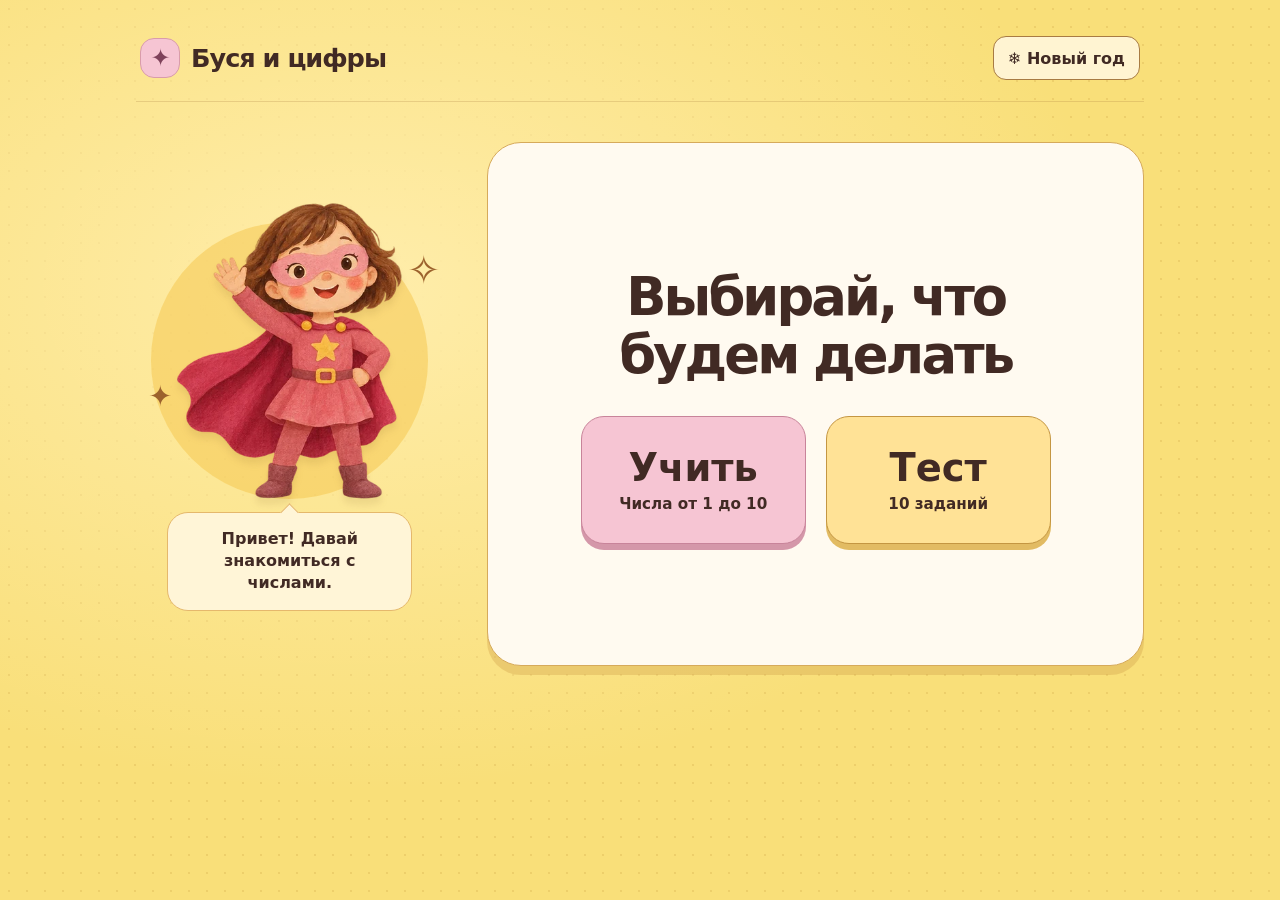
==== demo.html @ 59b49f05 "Publish Busya counting game" ====
<!doctype html>
<html lang="ru">
<head>
  <meta charset="utf-8">
  <meta name="viewport" content="width=device-width, initial-scale=1">
  <meta name="theme-color" content="#f9df79">
  <title>Буся и цифры</title>
  <style>
:root {
  color-scheme: light;
  font-family: 'Trebuchet MS', 'Noto Sans', system-ui, sans-serif;
  color: #412a24;
  background: #f9df79;
  font-synthesis: none;
  --ink: #412a24;
  --pink: #f6c5d3;
  --pink-shadow: #d497a9;
  --cream: #fffaf0;
}

* { box-sizing: border-box; }
[hidden] { display: none !important; }
body {
  margin: 0;
  min-height: 100vh;
  background:
    radial-gradient(ellipse at 28% 32%, #ffedab 0%, transparent 58%),
    radial-gradient(#ad781e28 1px, transparent 1px) 0 0 / 18px 18px,
    #f9df79;
}
button { font: inherit; color: inherit; }
button:focus-visible { outline: 3px solid #6f365d; outline-offset: 4px; }
h1:focus { outline: none; }

.game { max-width: 1080px; margin-inline: auto; padding: 36px 36px 46px; }
.header { display: flex; align-items: center; justify-content: space-between; gap: 18px; padding: 0 4px 21px; border-bottom: 1px solid #9a6e3538; }
.header-controls { display: flex; flex-wrap: wrap; gap: 8px; justify-content: flex-end; }
.wordmark { display: flex; align-items: center; gap: 11px; font-weight: 800; font-size: clamp(1.2rem, 3vw, 1.6rem); letter-spacing: -.04em; }
.emblem { display: grid; place-items: center; width: 40px; height: 40px; border: 1px solid #d99caa; border-radius: 14px; background: var(--pink); color: #7f425b; font-size: 1.5rem; }
.menu-button { min-height: 44px; padding: 6px 14px; border: 1px solid #a87b43; border-radius: 13px; background: #fff4d2; cursor: pointer; font-weight: 800; }
.menu-button:hover { background: var(--cream); }
.progress { display: flex; justify-content: center; gap: 8px; list-style: none; margin: 0 0 19px; padding: 0; }
.progress li { display: grid; place-items: center; width: 26px; height: 26px; border-radius: 50%; border: 1px solid #95642f79; background: #fff5cb; color: #655437; font-size: .75rem; font-weight: 800; }
.progress [aria-current="step"] { background: #874766; color: white; border-color: #874766; }
.progress .done { background: #e4ecc7; color: #47552a; border-color: #748149; }

.layout { display: grid; grid-template-columns: .74fr 1.58fr; gap: 44px; align-items: center; margin-top: 40px; }
.companion { position: relative; display: grid; justify-items: center; align-content: center; isolation: isolate; }
.companion::before { content: ""; position: absolute; width: 90%; aspect-ratio: 1; border-radius: 50%; background: #f6c852; opacity: .55; top: 6%; z-index: -1; }
.hero { display: block; width: 100%; height: auto; aspect-ratio: 1; object-fit: contain; filter: drop-shadow(0 7px 3px #835d261c); }
.sparkle { position: absolute; color: #9c622d; font-size: 1.8rem; pointer-events: none; }
.sparkle-left { left: 4%; top: 44%; }
.sparkle-right { right: 1%; top: 12%; font-size: 2.5rem; }
.speech { position: relative; margin: 7px 0 0; max-width: 245px; padding: 15px 20px; border: 1px solid #e5b86c; border-radius: 21px; background: #fff5d7; text-align: center; line-height: 1.4; font-size: 1rem; font-weight: 700; }
.speech::before { content: ""; position: absolute; background: inherit; width: 12px; height: 12px; left: calc(50% - 7px); top: -7px; border: solid #e5b86c; border-width: 1px 0 0 1px; transform: rotate(45deg); }

.board { min-width: 0; min-height: 524px; padding: 33px clamp(16px, 4vw, 46px) 24px; border: 1px solid #d6aa5b; border-radius: 34px; background: var(--cream); box-shadow: 0 9px 0 #cd9b4657; text-align: center; }
h1 { margin: 0 0 23px; font-size: clamp(2rem, 5vw, 3.3rem); font-weight: 850; line-height: 1.08; letter-spacing: -.055em; }
.board:has(.modes:not([hidden])) { display: grid; align-content: center; }
.modes { display: grid; grid-template-columns: 1fr 1fr; gap: 20px; margin: 10px auto 5px; width: min(100%, 470px); }
.modes button { min-height: 128px; padding: 13px 8px; border: 1px solid #c8849a; border-radius: 23px; background: var(--pink); box-shadow: 0 6px 0 var(--pink-shadow); font-size: clamp(1.55rem, 4vw, 2.4rem); font-weight: 850; cursor: pointer; }
.modes button:hover { background: #f9d5df; }
.modes button:nth-child(2) { border-color: #c49642; background: #ffe296; box-shadow: 0 6px 0 #e2bb63; }
.modes button:nth-child(2):hover { background: #ffecb9; }
.modes span { display: block; margin-top: 5px; font-size: .95rem; line-height: 1.3; }
.fruit-tray { display: grid; place-items: center; min-height: 215px; border-radius: 23px; background: #ffe8a7; padding: 16px 10px; }
.fruit-grid { display: flex; flex-wrap: wrap; justify-content: center; width: min(100%, 294px); }
.fruit-grid--wide { width: min(100%, 418px); }
.fruit { width: 33.333%; display: grid; place-items: center; aspect-ratio: 1.06; border-radius: 50%; }
.fruit-grid--wide .fruit { width: 20%; }
.fruit img { display: block; width: 83%; height: auto; aspect-ratio: 1; object-fit: contain; transform: rotate(var(--tilt, 0deg)); }
.fruit.lit { background: #fff6d3; outline: 3px solid #a65c3d; outline-offset: -4px; }
.lesson-tray { grid-template-columns: minmax(75px, .55fr) minmax(0, 1.45fr); gap: 12px; }
.lesson-numeral { display: grid; padding-inline: 4px; color: #79445b; font-weight: 850; }
.lesson-numeral strong { font-size: clamp(3.1rem, 9vw, 6.5rem); line-height: 1; letter-spacing: -.07em; }
.lesson-numeral span { margin-top: 7px; font-size: clamp(.93rem, 3.5vw, 1.35rem); }
.answers { display: flex; justify-content: center; gap: clamp(10px, 3vw, 20px); margin-top: 25px; }
.choice, .action { border: 1px solid #c8849a; border-radius: 19px; background: var(--pink); box-shadow: 0 5px 0 var(--pink-shadow); cursor: pointer; font-weight: 800; }
.choice { width: clamp(63px, 11vw, 108px); min-height: 72px; font-size: 2.25rem; line-height: 1; }
.choice:enabled:hover { background: #f9d5df; }
.choice:enabled:active, .action:active { transform: translateY(3px); }
.choice:enabled:active { box-shadow: 0 2px 0 var(--pink-shadow); }
.choice:disabled { cursor: default; }
.choice.wrong { background: #f6e6e5; box-shadow: 0 4px 0 #dec0be; }
.choice.correct { background: #e0ebbb; border-color: #718449; box-shadow: 0 5px 0 #a7b87a; }
.feedback { min-height: 1.5em; margin: 16px 0 8px; font-size: 1rem; font-weight: 700; line-height: 1.5; }
.action { min-height: 47px; padding: 7px 21px; border-radius: 15px; font-size: 1rem; background: #dce9b3; border-color: #75844e; box-shadow: 0 5px 0 #a6b876; color: #354027; }
.action:hover { background: #e7f0c8; }
.action:active { box-shadow: 0 2px 0 #a6b876; }
.lesson-tray ~ .action, .reward-tray ~ .action { margin-top: 19px; }

.reward-tray { padding: 0; overflow: hidden; }
.scene { position: relative; width: 100%; min-height: 260px; aspect-ratio: 1.72; overflow: hidden; isolation: isolate; }
.scene--flight { background: linear-gradient(155deg, #a9d6dc, #f3f5dc 72%, #ffedb7); }
.scene--balloon { background: radial-gradient(ellipse at 48% 105%, #ffd58d, transparent 76%), linear-gradient(#4e547f, #8a72a0 59%, #d8939b); }
.scene-sky { position: absolute; inset: 0; }
.cloud { position: absolute; display: block; width: 26%; height: 12%; border-radius: 70% 60% 80% 55%; background: #fff9e8; opacity: .8; }
.cloud::before, .cloud::after { content: ""; position: absolute; bottom: 24%; background: inherit; height: 150%; border-radius: 50%; }
.cloud::before { width: 44%; left: 20%; }
.cloud::after { width: 31%; left: 55%; height: 115%; }
.cloud--1 { left: 9%; top: 29%; }
.cloud--2 { left: 66%; top: 19%; transform: scale(.7); }
.cloud--3 { left: 65%; top: 82%; transform: scale(1.3); }
.scene--flight .scene-sky { animation: drift-clouds 7s ease-out both; }
.scene--balloon .cloud { opacity: .23; }
.scene-cast { position: absolute; z-index: 1; }
.scene-cast img { display: block; width: 100%; height: auto; }
.scene--flight .scene-cast { width: 63%; left: 19%; top: 48%; transform: translateY(-50%); animation: dragon-flight 6.5s ease-in-out both; }
.scene--balloon .scene-cast { inset: 7% 22%; animation: balloon-rise 6s ease-out both; }
.scene--balloon .scene-cast img { height: 100%; object-fit: contain; }
.scene-stars { position: absolute; z-index: 2; inset: 0; pointer-events: none; }
.scene-star { position: absolute; top: 45%; left: 48%; color: #fff3ab; text-shadow: 0 0 12px #ffbd57, 0 2px 2px #b76e55; font-size: clamp(1.25rem, 4vw, 2.25rem); transform: rotate(calc(var(--index) * 60deg)) translateX(clamp(65px, 16vw, 136px)) rotate(calc(var(--index) * -60deg)); animation: star-burst 1.65s ease-out backwards; animation-delay: calc(2s + var(--index) * .16s); }

@keyframes drift-clouds { from { transform: translateX(12%); } to { transform: translateX(-8%); } }
@keyframes dragon-flight {
  0% { transform: translate(-124%, 20%) scale(.55) rotate(-8deg); }
  29% { transform: translate(-25%, -63%) scale(.92) rotate(-9deg); }
  58% { transform: translate(21%, -42%) rotate(5deg); }
  80% { transform: translate(7%, -62%) rotate(-4deg); }
  100% { transform: translateY(-50%); }
}
@keyframes balloon-rise {
  from { transform: translate(-18%, 110%) rotate(-9deg); }
  66% { transform: translate(3%, -6%) rotate(3deg); }
  to { transform: translate(0) rotate(0); }
}
@keyframes star-burst {
  0% { opacity: 0; transform: rotate(calc(var(--index) * 60deg)) translateX(0) scale(.3); }
  26% { opacity: 1; }
  100% { opacity: 1; }
}

[data-theme="winter"] {
  color: #243c31;
  background: #12392f;
  --cream: #f5f6e9;
  --pink: #f0c5c8;
  --pink-shadow: #c28d9b;
}
[data-theme="winter"] body {
  background: radial-gradient(ellipse at 26% 31%, #386451 0%, transparent 65%), linear-gradient(155deg, #1b4a3e, #112e29);
}
[data-theme="winter"] .game { position: relative; }
[data-theme="winter"] .header { border-color: #bad5b35c; }
[data-theme="winter"] .wordmark { color: #fff7dc; }
[data-theme="winter"] .emblem { background: #f4d69f; border-color: #ddaf62; color: #4b4d36; }
[data-theme="winter"] .menu-button { background: #e8efd7; border-color: #98ad8c; }
[data-theme="winter"] .menu-button:hover { background: #f5f6e9; }
[data-theme="winter"] .menu-button[aria-pressed="true"] { background: #bee0c3; }
[data-theme="winter"] .companion::before { background: #75a684; opacity: .62; }
[data-theme="winter"] .sparkle { color: #ffdfa1; }
[data-theme="winter"] .speech { background: #ecf2da; border-color: #9cbd9b; }
[data-theme="winter"] .speech::before { border-color: #9cbd9b; }
[data-theme="winter"] .board { border-color: #8fb296; box-shadow: 0 9px 0 #071b166e; }
[data-theme="winter"] .fruit-tray { background: #dce9ce; }
[data-theme="winter"] .fruit.lit { background: #ffefc5; outline-color: #995b2d; }
[data-theme="winter"] .modes button:nth-child(2) { background: #d8e9bd; border-color: #8fa773; box-shadow: 0 6px 0 #a7bd8e; }
[data-theme="winter"] .modes button:nth-child(2):hover { background: #e4efce; }
[data-theme="winter"] .lesson-numeral { color: #285b45; }
[data-theme="winter"] .progress li:not([aria-current]):not(.done) { background: #e6eed8; border-color: #8da486; color: #365345; }
[data-theme="winter"] .winter-ribbon .fruit { position: relative; }
[data-theme="winter"] .winter-ribbon .fruit::after {
  content: "";
  position: absolute;
  top: 39%;
  right: 19%;
  width: 20%;
  height: 12%;
  background: #b5435d;
  clip-path: polygon(0 0, 50% 34%, 100% 0, 92% 100%, 50% 66%, 8% 100%);
  transform: rotate(15deg);
}

.snowfall { position: fixed; inset: 0; overflow: hidden; pointer-events: none; --fall: 106vh; }
.snowfall span {
  position: absolute;
  left: var(--x);
  top: -12px;
  width: var(--size);
  height: var(--size);
  border-radius: 50%;
  background: #f5fff5;
  opacity: .69;
  animation: falling-snow var(--time) linear var(--delay) infinite;
}
.snowfall span:nth-child(3n) { opacity: .37; }
.scene-snow { position: absolute; z-index: 3; --fall: 360px; }
@keyframes falling-snow { to { transform: translate(32px, var(--fall)); } }

.scene--winter-flight { background: radial-gradient(circle at 76% 22%, #fff8d3 0 7%, transparent 8%), linear-gradient(155deg, #416b7a, #b6d7d1 75%); }
.scene--winter-tree { background: radial-gradient(ellipse at 48% 58%, #527b72, transparent 77%), linear-gradient(#152e3c, #315e53); }
.winter-landscape { overflow: hidden; }
.winter-landscape::after {
  content: "";
  position: absolute;
  inset: auto -20% -27% -20%;
  height: 51%;
  border-radius: 51% 70% 0 0;
  background: #e3efe8;
  box-shadow: 105px -15px 0 #cadfd8, -73px -13px 0 #d5e8df;
}
.forest-tree { position: absolute; bottom: 14%; left: calc(var(--tree) * 15% - 4%); width: 17%; height: var(--height); background: linear-gradient(#b9d5c6, #38664f); clip-path: polygon(50% 0,70% 33%,61% 33%,83% 64%,71% 62%,100% 94%,56% 94%,56% 100%,44% 100%,44% 94%,0 94%,29% 62%,17% 64%,39% 33%,30% 33%); }
.scene--winter-flight .winter-landscape { animation: winter-forest 18s ease-in-out both; }
.scene--winter-flight .scene-cast { width: 59%; left: 20%; top: 43%; transform: translateY(-50%); animation: sleigh-flight 18s ease-in-out both; }
.scene--winter-tree .scene-cast { inset: 5% 22% 4%; animation: tree-reveal 22s ease-in-out both; }
.scene--winter-tree .scene-cast img { height: 100%; object-fit: contain; }
.scene--winter-tree .scene-star { animation: winter-lights 3.6s ease-in-out 4 backwards; animation-delay: calc(5s + var(--index) * .42s); }
@keyframes winter-forest {
  0%, 100% { transform: scale(1.04); }
  43% { transform: translateX(-5%) scale(1.14); }
  78% { transform: translateX(4%) scale(1.1); }
}
@keyframes sleigh-flight {
  0% { transform: translate(-35%, 28%) scale(.62) rotate(-9deg); }
  23% { transform: translate(-12%, -40%) scale(.81) rotate(-11deg); }
  44% { transform: translate(38%, -63%) scale(.98) rotate(4deg); }
  62% { transform: translate(12%, -29%) scale(1.03) rotate(8deg); }
  83% { transform: translate(-12%, -58%) scale(.95) rotate(-7deg); }
  100% { transform: translateY(-50%); }
}
@keyframes tree-reveal {
  0% { transform: translateY(15%) scale(.77); filter: brightness(.79); }
  28% { transform: translateY(2%) scale(.96); filter: brightness(.94); }
  46% { transform: translateY(-2%) scale(1.03); filter: brightness(1.21) drop-shadow(0 0 12px #ffcf7aab); }
  75% { transform: scale(1.02); filter: brightness(1.06) drop-shadow(0 0 6px #ffcf7a7a); }
  100% { transform: none; filter: none; }
}
@keyframes winter-lights {
  0% { opacity: .06; }
  52% { opacity: 1; }
  100% { opacity: .22; }
}

@media (prefers-reduced-motion: reduce) {
  .scene *, .snowfall span { animation: none !important; }
  .snowfall span { top: var(--y); }
}

@media (max-width: 680px) {
  .game { max-width: 520px; padding: 15px 14px 32px; }
  .header { padding: 0 0 12px; gap: 8px; }
  .header:has(#music-button:not([hidden])) { flex-wrap: wrap; }
  .header-controls { gap: 5px; }
  .header-controls .menu-button { padding-inline: 9px; font-size: .86rem; }
  .wordmark { gap: 6px; }
  .emblem { width: 32px; height: 32px; border-radius: 11px; font-size: 1.15rem; }
  .progress { gap: 3px; margin-bottom: 12px; }
  .progress li { width: clamp(19px, 6vw, 23px); height: clamp(19px, 6vw, 23px); }
  .layout { grid-template-columns: 1fr; gap: 10px; margin-top: 8px; }
  .companion { grid-template-columns: 82px minmax(0, 245px); justify-content: center; align-items: center; gap: 14px; }
  .companion::before, .sparkle { display: none; }
  .speech { margin: 0; padding: 8px 11px; border-radius: 14px; text-align: left; font-size: .95rem; }
  .speech::before { left: -6px; top: calc(50% - 5px); width: 9px; height: 9px; transform: rotate(-45deg); }
  .board { padding-top: 20px; min-height: 432px; border-radius: 25px; }
  h1 { margin-bottom: 13px; }
  .modes { gap: 11px; }
  .modes button { min-height: 104px; border-radius: 17px; }
  .fruit-tray { min-height: 161px; padding-block: 9px; }
  .fruit-grid { width: min(100%, 221px); }
  .fruit-grid--wide { width: min(100%, 325px); }
  .lesson-tray { gap: 4px; }
  .answers { margin-top: 17px; }
  .choice { min-height: 58px; font-size: 1.9rem; border-radius: 15px; }
  .reward-tray { padding: 0; }
  .scene { min-height: 190px; }
}
</style>
</head>
<body>
  <div class="snowfall" id="snowfall" aria-hidden="true" hidden></div>
  <main class="game">
    <header class="header">
      <div class="wordmark"><span class="emblem" aria-hidden="true">✦</span> Буся и цифры</div>
      <div class="header-controls">
        <button class="menu-button" id="theme-button" type="button"><span aria-hidden="true">❄</span> Новый год</button>
        <button class="menu-button" id="music-button" type="button" aria-pressed="false" hidden>Музыка</button>
        <button class="menu-button" id="menu-button" type="button" hidden>В меню</button>
      </div>
    </header>

    <div class="layout">
      <aside class="companion" aria-label="Супергероиня Буся">
        <span class="sparkle sparkle-left" aria-hidden="true">✦</span>
        <span class="sparkle sparkle-right" aria-hidden="true">✧</span>
        <img class="hero" src="[data-uri]" alt="" width="450" height="450">
        <p class="speech" id="speech"></p>
      </aside>

      <section class="board" aria-labelledby="question">
        <ol class="progress" id="progress" aria-label="Задания" hidden></ol>
        <h1 id="question" tabindex="-1"></h1>
        <div class="modes" id="modes" hidden>
          <button type="button" id="learn-button">Учить<span>Числа от 1 до 10</span></button>
          <button type="button" id="test-button">Тест<span>10 заданий</span></button>
        </div>
        <div class="fruit-tray" id="fruit-tray" role="group" aria-label="Предметы для счёта" hidden></div>
        <div class="answers" id="answers" role="group" aria-label="Выбери число" hidden></div>
        <p class="feedback" id="feedback" role="status" aria-atomic="true" hidden></p>
        <button class="action" id="action" type="button" hidden>Дальше</button>
      </section>
    </div>
  </main>
<script>
'use strict';

// Chorus melody, expressed as MIDI pitches with lengths in beats.
const jingleBells = [
  [64,1],[64,1],[64,2],[64,1],[64,1],[64,2],
  [64,1],[67,1],[60,1.5],[62,.5],[64,3.5],[0,.5],
  [65,1],[65,1],[65,1.5],[65,.5],[65,1],[64,1],[64,1],[64,.5],[64,.5],
  [64,1],[62,1],[62,1],[64,1],[62,2],[67,2],
  [64,1],[64,1],[64,2],[64,1],[64,1],[64,2],
  [64,1],[67,1],[60,1.5],[62,.5],[64,3.5],[0,.5],
  [65,1],[65,1],[65,1.5],[65,.5],[65,1],[64,1],[64,1],[64,.5],[64,.5],
  [67,1],[67,1],[65,1],[62,1],[60,3.5],[0,.5],
];

function createJingleBuffer(context) {
  const beat = .375;
  const rate = context.sampleRate;
  const beats = jingleBells.reduce((sum, [, length]) => sum + length, 0);
  const buffer = context.createBuffer(2, Math.round(beats * beat * rate), rate);
  const left = buffer.getChannelData(0);
  const right = buffer.getChannelData(1);

  function note(pitch, start, duration, volume, pan, voice) {
    const first = Math.round(start * beat * rate);
    const length = Math.min(Math.round(duration * beat * rate), buffer.length - first);
    const phaseStep = 2 * Math.PI * 440 * 2 ** ((pitch - 69) / 12) / rate;
    const leftGain = volume * Math.sqrt((1 - pan) / 2);
    const rightGain = volume * Math.sqrt((1 + pan) / 2);
    for (let i = 0; i < length; i += 1) {
      const time = i / rate;
      const edge = Math.min(1, time / .006, (length - i) / (rate * .03));
      const sample = edge * voice(phaseStep * i, time);
      left[first + i] += leftGain * sample;
      right[first + i] += rightGain * sample;
    }
  }

  function glockenspiel(phase, time) {
    return .82 * Math.sin(phase) * Math.exp(-time * 6)
      + .14 * Math.sin(phase * 2.01) * Math.exp(-time * 12)
      + .09 * Math.sin(phase * 3.94) * Math.exp(-time * 21);
  }

  function pluck(phase, time) {
    return (.7 * Math.sin(phase) + .24 * Math.sin(phase * 2) + .06 * Math.sin(phase * 3))
      * Math.exp(-time * 13);
  }

  function sleighBell(phase, time) {
    return (.44 * Math.sin(phase) + .34 * Math.sin(phase * 1.47) + .22 * Math.sin(phase * 2.29))
      * Math.exp(-time * 24);
  }

  let start = 0;
  jingleBells.forEach(([pitch, duration]) => {
    if (pitch) {
      note(pitch + 12, start, Math.min(duration * 1.05, 2.5), .23, .1, glockenspiel);
      note(pitch, start, Math.min(duration, .85), .085, -.18, pluck);
    }
    start += duration;
  });

  const c = [48, 55, 60, 64, 67];
  const f = [53, 48, 60, 65, 69];
  const g7 = [43, 50, 59, 62, 65];
  const d7 = [50, 45, 60, 62, 66];
  const chords = [c, c, c, c, f, c, d7, g7, c, c, c, c, f, c, g7, c];
  chords.forEach(([root, fifth, ...chord], bar) => {
    const downbeat = bar * 4;
    note(root, downbeat, .9, .115, 0, pluck);
    note(fifth, downbeat + 2, .9, .09, 0, pluck);
    for (const offbeat of [1, 3]) {
      chord.forEach(pitch => note(pitch, downbeat + offbeat, .64, .048, -.5, pluck));
    }
  });

  for (let eighth = 0; eighth < beats * 2; eighth += 1) {
    const accent = eighth % 4 === 2;
    note(accent ? 94 : 96 + eighth % 3, eighth / 2, .43, accent ? .046 : .024, accent ? -.3 : .55, sleighBell);
  }
  return buffer;
}

let jingleContext;
let jingleBuffer;
let jingleSource;

async function setJinglePlaying(playing) {
  if (!playing) {
    if (jingleSource) jingleSource.stop();
    jingleSource = undefined;
    return false;
  }
  if (jingleSource) return true;
  const Audio = window.AudioContext || window.webkitAudioContext;
  if (!Audio) return false;
  let source;
  try {
    jingleContext ??= new Audio();
    jingleBuffer ??= createJingleBuffer(jingleContext);
    source = jingleContext.createBufferSource();
    source.buffer = jingleBuffer;
    source.loop = true;
    source.connect(jingleContext.destination);
    source.start();
    jingleSource = source;
    await jingleContext.resume();
    return jingleSource === source && jingleContext.state === 'running';
  } catch {
    if (source && jingleSource === source) {
      source.stop();
      jingleSource = undefined;
    }
    return false;
  }
}

'use strict';

const numbers = Array.from({ length: 10 }, (_, index) => index + 1);
const numberNames = ['Один', 'Два', 'Три', 'Четыре', 'Пять', 'Шесть', 'Семь', 'Восемь', 'Девять', 'Десять'];
const items = [
  { file: 'apple', winterFile: 'winter-apple', name: 'Яблоко', question: 'Сколько яблок?' },
  { file: 'candy', name: 'Конфета', question: 'Сколько конфет?' },
  { file: 'cookie-star', winterFile: 'cookie-tree', name: 'Печенье', question: 'Сколько печений?' },
  { file: 'pear', name: 'Груша', question: 'Сколько груш?' },
  { file: 'orange', name: 'Мандарин', question: 'Сколько мандаринов?' },
];
const rewards = {
  5: {
    className: 'flight',
    file: 'busya-dragon',
    title: 'Полёт с драконом',
    speech: 'Пять верных ответов! Полетели!',
    description: 'Буся и дракон летят вместе сквозь облака.',
  },
  10: {
    className: 'balloon',
    file: 'busya-balloon',
    title: 'Звёздный фейерверк',
    speech: 'Все десять! Лови звёзды!',
    description: 'Буся и дракон поднимаются на воздушном шаре и запускают золотые звёзды.',
  },
};
const winterRewards = {
  5: {
    className: 'winter-flight',
    file: 'winter-flight',
    title: 'Сани над снежным лесом',
    speech: 'Пять верных ответов! Повезём подарки!',
    description: 'Дракон везёт Бусю и новогодние подарки на санях над заснеженным лесом.',
  },
  10: {
    className: 'winter-tree',
    file: 'winter-tree',
    title: 'Зажигаем ёлку!',
    speech: 'Все десять! Пусть ёлка засияет!',
    description: 'Буся и дракон украшают ёлку, и вокруг неё загораются золотые огни.',
  },
};

const progress = document.querySelector('#progress');
const speech = document.querySelector('#speech');
const question = document.querySelector('#question');
const modes = document.querySelector('#modes');
const menuButton = document.querySelector('#menu-button');
const tray = document.querySelector('#fruit-tray');
const answers = document.querySelector('#answers');
const feedback = document.querySelector('#feedback');
const action = document.querySelector('#action');
const themeButton = document.querySelector('#theme-button');
const musicButton = document.querySelector('#music-button');
const snowfall = document.querySelector('#snowfall');
const themeColor = document.querySelector('meta[name="theme-color"]');
let counts = [];
let step = 0;
let mistakes = 0;
let solved = false;
let hintTimer;
let nextAction;
let winter = false;
let musicWanted = true;
let musicRevision = 0;

const embeddedImages = {"apple":"[data-uri]","pear":"[data-uri]","orange":"[data-uri]","busya-dragon":"[data-uri]","busya-balloon":"[data-uri]","candy":"[data-uri]","cookie-star":"[data-uri]","cookie-tree":"[data-uri]","winter-apple":"[data-uri]","winter-flight":"[data-uri]","winter-tree":"[data-uri]"};
function asset(name) {
  return embeddedImages[name];
}

function itemImage(item) {
  return asset(winter && item.winterFile ? item.winterFile : item.file);
}

function addSnow(container, count) {
  for (let index = 0; index < count; index += 1) {
    const flake = document.createElement('span');
    const duration = 9 + (index * 7 % 12);
    flake.style.setProperty('--x', `${(index * 37 % 97) + 1}%`);
    flake.style.setProperty('--y', `${(index * 23 % 89) + 5}%`);
    flake.style.setProperty('--size', `${3 + (index * 3 % 7)}px`);
    flake.style.setProperty('--time', `${duration}s`);
    flake.style.setProperty('--delay', `${-(index * .31 % 1) * duration}s`);
    container.append(flake);
  }
}

async function syncMusic() {
  const revision = ++musicRevision;
  const playing = await setJinglePlaying(winter && musicWanted);
  if (revision !== musicRevision) return;
  musicButton.setAttribute('aria-pressed', String(playing));
  musicButton.textContent = playing ? 'Музыка играет' : 'Включить музыку';
  if (winter && !playing) musicWanted = false;
}

function switchTheme() {
  winter = !winter;
  document.documentElement.dataset.theme = winter ? 'winter' : 'yellow';
  themeColor.content = winter ? '#12392f' : '#f9df79';
  themeButton.querySelector('span').textContent = winter ? '☀' : '❄';
  themeButton.lastChild.textContent = winter ? ' Жёлтая тема' : ' Новый год';
  musicButton.hidden = !winter;
  snowfall.hidden = !winter;
  if (winter && !snowfall.childElementCount) addSnow(snowfall, 32);
  const grid = tray.querySelector('.fruit-grid');
  if (grid) {
    const url = itemImage(items[grid.dataset.item]);
    grid.querySelectorAll('img').forEach(image => { image.src = url; });
  }
  if (tray.dataset.reward) renderRewardScene(Number(tray.dataset.reward));
  void syncMusic();
}

function shuffle(values) {
  const result = [...values];
  for (let index = result.length - 1; index > 0; index -= 1) {
    const other = Math.floor(Math.random() * (index + 1));
    [result[index], result[other]] = [result[other], result[index]];
  }
  return result;
}

function setAction(label, callback) {
  action.hidden = !callback;
  nextAction = callback;
  action.textContent = label;
}

function showScreen(title, message) {
  stopHint();
  question.textContent = title;
  speech.textContent = message;
  menuButton.hidden = false;
  modes.hidden = true;
  progress.hidden = true;
  tray.hidden = true;
  answers.hidden = true;
  feedback.hidden = true;
  tray.className = 'fruit-tray';
  delete tray.dataset.reward;
  tray.replaceChildren();
  answers.replaceChildren();
  feedback.textContent = '';
  setAction('', undefined);
}

function showMenu(moveFocus = true) {
  showScreen('Выбирай, что будем делать', 'Привет! Давай знакомиться с числами.');
  menuButton.hidden = true;
  modes.hidden = false;
  if (moveFocus) question.focus();
}

function buildFruitGrid(itemIndex, count, tilt) {
  const item = items[itemIndex];
  const grid = document.createElement('div');
  grid.className = 'fruit-grid';
  grid.dataset.item = itemIndex;
  grid.classList.toggle('winter-ribbon', item.file === 'pear' || item.file === 'orange');
  if (count > 5) grid.classList.add('fruit-grid--wide');
  for (let index = 0; index < count; index += 1) {
    const piece = document.createElement('div');
    piece.className = 'fruit';
    if (tilt) piece.style.setProperty('--tilt', `${Math.floor(Math.random() * 23) - 11}deg`);
    const image = new Image(100, 100);
    image.src = itemImage(item);
    image.alt = item.name;
    image.draggable = false;
    piece.append(image);
    grid.append(piece);
  }
  return grid;
}

function showLesson(index) {
  const count = numbers[index];
  const name = numberNames[index];
  showScreen(`Число ${count}`, 'Посмотри, как число записывается.');
  tray.hidden = false;
  tray.classList.add('lesson-tray');
  tray.setAttribute('aria-label', `${name}. Предметы для счёта`);
  const numeral = document.createElement('div');
  numeral.className = 'lesson-numeral';
  const figure = document.createElement('strong');
  figure.textContent = count;
  const word = document.createElement('span');
  word.textContent = name;
  numeral.append(figure, word);
  tray.append(numeral, buildFruitGrid(index % items.length, count, false));
  if (index === numbers.length - 1) setAction('Начать тест', startTest);
  else setAction('Дальше', () => showLesson(index + 1));
  question.focus();
}

function updateProgress() {
  progress.hidden = false;
  progress.replaceChildren(...numbers.map((number, index) => {
    const dot = document.createElement('li');
    const done = index < step || (index === step && solved);
    dot.textContent = done ? '✓' : number;
    dot.setAttribute('aria-label', done ? `Задание ${number} выполнено` : `Задание ${number}`);
    if (done) dot.classList.add('done');
    if (index === step && !done) dot.setAttribute('aria-current', 'step');
    return dot;
  }));
}

function startTest() {
  counts = shuffle(numbers);
  step = 0;
  showQuestion();
}

function showQuestion() {
  const itemIndex = step % items.length;
  const item = items[itemIndex];
  const count = counts[step];
  showScreen(item.question, 'Посчитай предметы и выбери число.');
  mistakes = 0;
  solved = false;
  updateProgress();
  tray.hidden = false;
  tray.setAttribute('aria-label', 'Предметы для счёта');
  tray.append(buildFruitGrid(itemIndex, count, true));
  answers.hidden = false;
  feedback.hidden = false;
  const alternatives = shuffle(numbers.filter(number => number !== count)).slice(0, 2);
  answers.replaceChildren(...shuffle([count, ...alternatives]).map(number => {
    const button = document.createElement('button');
    button.type = 'button';
    button.className = 'choice';
    button.textContent = number;
    button.addEventListener('click', () => choose(number, button, count));
    return button;
  }));
  question.focus();
}

function stopHint() {
  clearInterval(hintTimer);
  tray.querySelector('.lit')?.classList.remove('lit');
}

function showHint() {
  stopHint();
  const pieces = [...tray.querySelectorAll('.fruit')];
  let index = 0;
  pieces[index].classList.add('lit');
  hintTimer = setInterval(() => {
    pieces[index].classList.remove('lit');
    index += 1;
    if (index === pieces.length) {
      clearInterval(hintTimer);
      return;
    }
    pieces[index].classList.add('lit');
  }, 600);
}

function continueTest() {
  step += 1;
  showQuestion();
}

function choose(number, button, count) {
  if (solved) return;
  answers.querySelector('.wrong')?.classList.remove('wrong');
  if (number !== count) {
    mistakes += 1;
    button.classList.add('wrong');
    feedback.textContent = mistakes === 1 ? 'Посчитай ещё раз.' : 'Считай по одному.';
    if (mistakes >= 2) showHint();
    return;
  }
  stopHint();
  solved = true;
  const completed = step + 1;
  if (rewards[completed]) {
    showReward(completed);
    return;
  }
  updateProgress();
  button.classList.add('correct');
  feedback.textContent = `Верно! Ответ — ${count}.`;
  setAction('Дальше', continueTest);
  action.focus();
  answers.querySelectorAll('button').forEach(choice => { choice.disabled = true; });
}

function showReward(completed) {
  const final = completed === numbers.length;
  showScreen('', '');
  updateProgress();
  tray.hidden = false;
  tray.classList.add('reward-tray');
  tray.dataset.reward = completed;
  renderRewardScene(completed);
  setAction(final ? 'Сыграть ещё' : 'Дальше', final ? startTest : continueTest);
  question.focus();
}

function renderRewardScene(completed) {
  const final = completed === numbers.length;
  const reward = (winter ? winterRewards : rewards)[completed];
  question.textContent = reward.title;
  speech.textContent = reward.speech;
  tray.setAttribute('aria-label', reward.description);
  const scene = document.createElement('div');
  scene.className = `scene scene--${reward.className}`;
  scene.setAttribute('aria-hidden', 'true');

  const sky = document.createElement('div');
  sky.className = 'scene-sky';
  if (winter) {
    sky.classList.add('winter-landscape');
    for (let index = 0; index < 7; index += 1) {
      const tree = document.createElement('span');
      tree.className = 'forest-tree';
      tree.style.setProperty('--tree', index);
      tree.style.setProperty('--height', `${20 + (index * 13 % 24)}%`);
      sky.append(tree);
    }
    const snow = document.createElement('div');
    snow.className = 'snowfall scene-snow';
    addSnow(snow, 21);
    scene.append(snow);
  } else {
    for (let index = 0; index < 3; index += 1) {
      const cloud = document.createElement('span');
      cloud.className = `cloud cloud--${index + 1}`;
      sky.append(cloud);
    }
  }
  const cast = document.createElement('div');
  cast.className = 'scene-cast';
  if (final) {
    const stars = document.createElement('div');
    stars.className = 'scene-stars';
    for (let index = 0; index < 6; index += 1) {
      const star = document.createElement('span');
      star.textContent = '✦';
      star.className = 'scene-star';
      star.style.setProperty('--index', index);
      stars.append(star);
    }
    scene.append(stars);
  }
  const sprite = new Image();
  sprite.src = asset(reward.file);
  sprite.alt = '';
  cast.append(sprite);
  scene.prepend(sky, cast);
  tray.replaceChildren(scene);
}

menuButton.addEventListener('click', () => showMenu());
document.querySelector('#learn-button').addEventListener('click', () => showLesson(0));
document.querySelector('#test-button').addEventListener('click', startTest);
action.addEventListener('click', () => nextAction?.());
themeButton.addEventListener('click', switchTheme);
musicButton.addEventListener('click', () => {
  musicWanted = !musicWanted;
  void syncMusic();
});
showMenu(false);
</script>
</body>
</html>
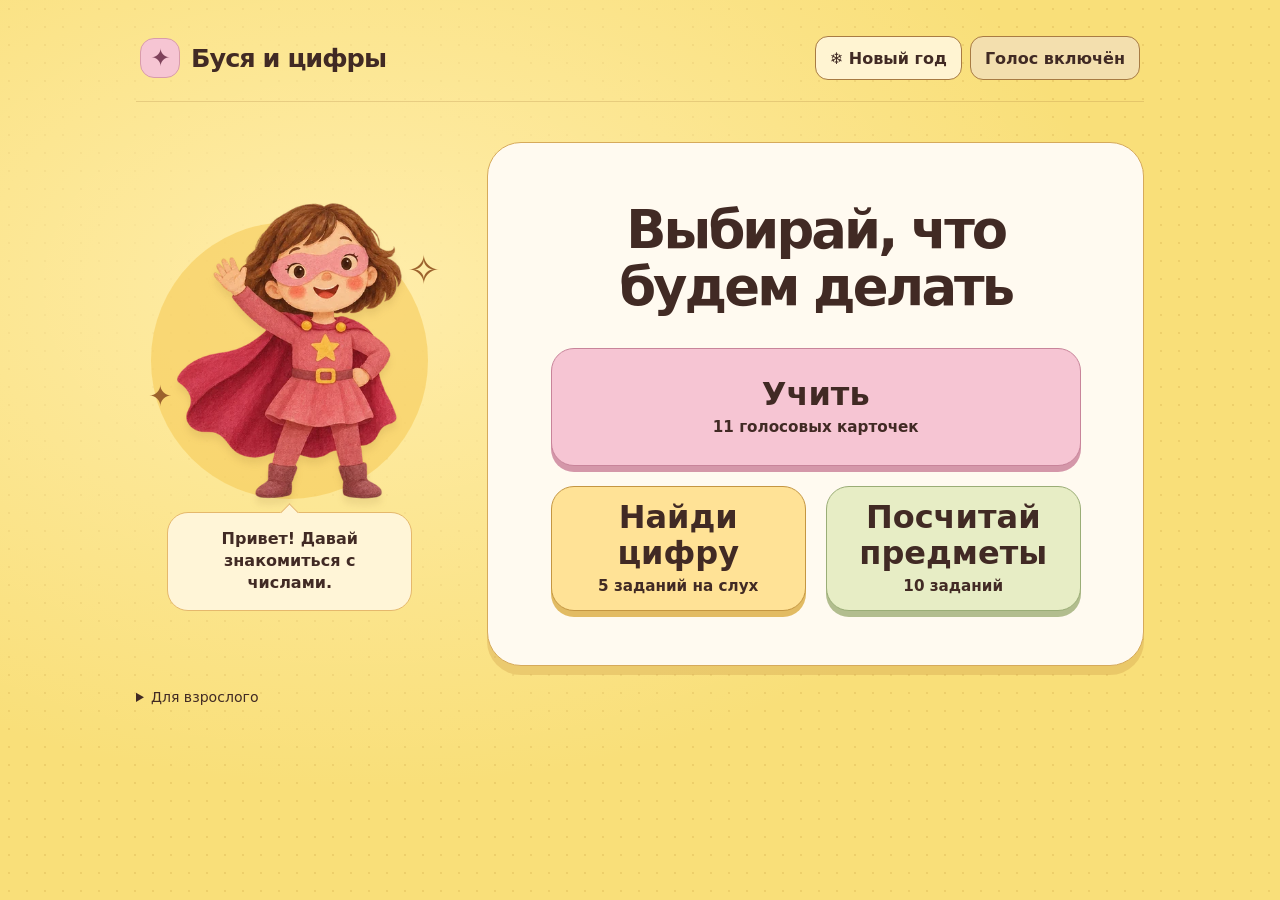
==== commit e7c88cdf: "Publish voiced lessons and digit tracing" ====
--- a/demo.html
+++ b/demo.html
@@ -265,6 +265,245 @@
   .scene { min-height: 190px; }
 }
 </style>
+  <style>
+.header-controls { align-items: center; }
+#voice-button[aria-pressed="true"] { background: #f3dfae; }
+[data-theme="winter"] #voice-button[aria-pressed="true"] { background: #d8e9bd; }
+
+.modes {
+  width: min(100%, 530px);
+  grid-template-columns: 1fr 1fr;
+}
+.modes button {
+  min-height: 118px;
+  padding: 13px 10px;
+  line-height: 1.12;
+  font-size: clamp(1.27rem, 3.5vw, 2rem);
+}
+.modes #learn-button { grid-column: 1 / -1; }
+.modes #test-button { background: #e7edc5; border-color: #9aad76; box-shadow: 0 6px 0 #b2bd8e; }
+.modes #test-button:hover { background: #f1f5d9; }
+[data-theme="winter"] .modes #test-button { background: #f1dbad; border-color: #c8a768; box-shadow: 0 6px 0 #d7bc87; }
+
+.activity-tools, .lesson-tabs, .writing-controls {
+  display: flex;
+  flex-wrap: wrap;
+  justify-content: center;
+  gap: 7px;
+}
+.activity-tools { margin-bottom: 19px; }
+.activity-tools .menu-button, .writing-controls .menu-button {
+  min-height: 44px;
+  padding: 6px 10px;
+  font-size: .92rem;
+}
+.lesson-tabs [aria-pressed="true"], .writing-controls [aria-pressed="true"] {
+  background: #e9c1d2;
+  border-color: #aa708e;
+}
+[data-theme="winter"] .lesson-tabs [aria-pressed="true"],
+[data-theme="winter"] .writing-controls [aria-pressed="true"] { background: #c2dbc0; border-color: #648564; }
+.writing-controls .menu-button:disabled { opacity: .6; cursor: default; }
+
+.lesson-picker {
+  display: grid;
+  grid-template-columns: repeat(4, minmax(0, 1fr));
+  gap: 13px;
+  margin: 26px auto 10px;
+  max-width: 455px;
+}
+.lesson-choice {
+  position: relative;
+  min-height: 66px;
+  border: 1px solid #c891a6;
+  border-radius: 18px;
+  background: #f8d8e2;
+  box-shadow: 0 4px 0 #dfabbf;
+  font-size: clamp(1.65rem, 5vw, 2.35rem);
+  font-weight: 850;
+  cursor: pointer;
+}
+.lesson-choice:hover { background: #ffe9ef; }
+.lesson-choice.studied {
+  background: #dfedb9;
+  color: #3b5c3e;
+  box-shadow: 0 4px 0 #a2b77b;
+  border-color: #8eaa76;
+}
+.lesson-choice.studied::after {
+  content: '✓';
+  position: absolute;
+  right: 8px;
+  top: 4px;
+  font-size: .9rem;
+}
+.lesson-basket {
+  width: min(100%, 425px);
+  min-height: 158px;
+  display: grid;
+  align-items: center;
+  justify-items: center;
+  position: relative;
+  isolation: isolate;
+  padding: 4px 5px 19px;
+}
+.lesson-basket::before {
+  content: "";
+  position: absolute;
+  z-index: -1;
+  inset: 41% 0 2%;
+  border: 1px solid #be8d55;
+  border-top: 5px solid #bf905a;
+  border-radius: 13px 13px 40px 40px;
+  background: repeating-linear-gradient(86deg, #edc58d, #edc58d 10px, #e8b981 10px, #e8b981 14px);
+}
+.empty-basket {
+  align-self: end;
+  margin-bottom: 8px;
+  padding: 3px 9px;
+  color: #4d3425;
+  font-weight: 800;
+}
+.quantity-tray .fruit:not(.revealed) { visibility: hidden; }
+.quantity-tray .fruit.revealed img { animation: lesson-pop .26s ease-out both; }
+@keyframes lesson-pop { from { opacity: 0; transform: translateY(9px) scale(.83); } to { opacity: 1; transform: none; } }
+
+.writing-panel {
+  display: grid;
+  align-items: center;
+  grid-template-columns: minmax(58px, .41fr) minmax(0, 1.59fr);
+  border-radius: 22px;
+  background: #ffe8ad;
+  gap: 8px;
+  padding: 9px;
+}
+[data-theme="winter"] .writing-panel { background: #dce9ce; }
+.writing-canvas {
+  display: block;
+  width: 100%;
+  height: clamp(166px, 32vw, 250px);
+  border: 1px solid #c47697;
+  border-radius: 15px;
+  background: repeating-linear-gradient(0deg, #fffafb 0 25px, #f3e4ec 25px 26px);
+  touch-action: none;
+  cursor: crosshair;
+}
+.writing-controls { margin-top: 12px; align-items: center; }
+.writing-result { font-size: .92rem; font-weight: 800; }
+
+.recognition-levels {
+  display: grid;
+  width: min(100%, 345px);
+  margin: 20px auto;
+  gap: 10px;
+}
+.recognition-levels .menu-button { min-height: 53px; font-size: 1.12rem; }
+.recognition-activity:empty, .recognition-activity:not(:has(.recognition-sample:not([hidden]))) { display: none; }
+.recognition-answers { margin: 19px 0 0; }
+.recognition-answers .choice {
+  width: clamp(70px, 15vw, 122px);
+  min-height: 94px;
+  font-size: clamp(2.5rem, 6vw, 4.5rem);
+}
+.recognition-sample { color: #31694f; font-size: 3rem; line-height: 1; }
+.choice.hinted-choice { outline: 4px solid #46825a; outline-offset: 4px; }
+.result-dragon { display: block; width: min(63%, 210px); max-height: 200px; object-fit: contain; margin: 0 auto; }
+
+.voice-line {
+  display: flex;
+  flex-wrap: wrap;
+  justify-content: center;
+  align-items: center;
+  gap: 8px 14px;
+  margin-top: 12px;
+}
+.voice-line:has(button[hidden]) { display: none; }
+.voice-line p { margin: 0; font-weight: 750; }
+.voice-line .menu-button { padding-inline: 10px; font-size: .9rem; }
+.voice-line + .action { margin-top: 14px; }
+.adult-settings { margin-top: 23px; font-size: .88rem; }
+.adult-settings summary { cursor: pointer; width: fit-content; }
+.adult-settings p { max-width: 44ch; }
+[data-theme="winter"] .adult-settings { color: #edf2d7; }
+
+.prize-scene {
+  background: radial-gradient(circle at 77% 16%, #fff8d6, transparent 27%), linear-gradient(150deg, #9bcfda, #f6f0c5 69%);
+}
+[data-theme="winter"] .prize-scene {
+  background: radial-gradient(circle at 73% 29%, #f8d99955, transparent 36%), linear-gradient(145deg, #20394d, #6a9c97 84%);
+}
+.prize-horizon {
+  position: absolute;
+  inset: 69% -15% -28%;
+  border-radius: 47% 62% 0 0;
+  background: #9cc58e;
+  box-shadow: 160px -18px 0 #c2d5a3, -145px -10px 0 #b1d3a2;
+}
+[data-theme="winter"] .prize-horizon { background: #d9e9e4; box-shadow: 160px -18px 0 #b4d1d2, -145px -10px 0 #c5dfe0; }
+.prize-cast {
+  position: absolute;
+  inset: 8% 14%;
+  width: 72%;
+  height: 84%;
+  object-fit: contain;
+  filter: drop-shadow(0 8px 6px #182b302b);
+}
+.prize--float .prize-cast { animation: prize-float var(--duration) ease-out both; }
+.prize--glow .prize-cast { animation: prize-glow var(--duration) ease-out both; }
+.prize--jump .prize-cast { animation: prize-jump var(--duration) ease-out both; }
+.prize--fly .prize-cast { animation: prize-fly var(--duration) ease-in-out both; }
+.prize--fly .prize-horizon { animation: prize-parallax var(--duration) ease-in-out both; }
+.prize-particle {
+  position: absolute;
+  left: var(--x);
+  top: var(--y);
+  color: #fff5b1;
+  text-shadow: 0 0 7px #fff5bfbb;
+  font-size: clamp(12px, 3vw, 26px);
+  opacity: .8;
+  animation: prize-particle var(--duration) calc(var(--i) * 65ms) ease-out both;
+}
+.prize-particle:nth-child(3n) { color: #f9a9ab; }
+[data-theme="winter"] .prize-particle:nth-child(3n) { color: #f1fafe; }
+.prize-prop {
+  position: absolute;
+  width: 10%;
+  height: 16%;
+  object-fit: contain;
+  top: 9%;
+  left: 68%;
+  opacity: 0;
+  animation: prize-drop var(--duration) ease-in both;
+}
+.prize--cookie-gift .prize-prop { left: 52%; transform-origin: 80% 70%; }
+.prize--garland-gift .prize-particle:nth-child(4n + 1) { color: #a6e7cd; }
+.prize--garland-gift .prize-particle:nth-child(4n + 2) { color: #baddff; }
+
+.scene--waiting *, .scene--waiting::before, .scene--waiting::after { animation-play-state: paused !important; }
+.scene--waiting .prize-particle, .scene--waiting .prize-prop { visibility: hidden; }
+@keyframes prize-float { 0% { transform: translateY(9%); } 45% { transform: translateY(-7%) rotate(-5deg); } 100% { transform: none; } }
+@keyframes prize-glow { 0% { transform: scale(.87); opacity: .64; } 55% { transform: scale(1.04); filter: drop-shadow(0 0 10px #ffe290); } 100% { transform: none; } }
+@keyframes prize-jump { 0% { transform: translateY(10%) scale(.94); } 46% { transform: translateY(-7%) rotate(-3deg); } 70% { transform: translateY(3%); } 100% { transform: none; } }
+@keyframes prize-fly { 0% { transform: translate(-36%, 12%) scale(.76); } 38% { transform: translate(6%, -5%) rotate(-5deg); } 66% { transform: translate(21%, -8%) rotate(4deg); } 100% { transform: none; } }
+@keyframes prize-parallax { from { transform: translateX(7%); } to { transform: translateX(-8%); } }
+@keyframes prize-particle { 0% { opacity: 0; transform: translateY(38px) scale(.4); } 36% { opacity: 1; } 100% { opacity: .27; transform: translateY(-29px) rotate(22deg); } }
+@keyframes prize-drop { 0% { opacity: 0; transform: translateY(-75%) rotate(-32deg); } 18% { opacity: 1; } 63% { opacity: .95; } 75%, 100% { opacity: 0; transform: translateY(235%) rotate(35deg) scale(.55); } }
+
+@media (max-width: 680px) {
+  .header { flex-wrap: wrap; }
+  .header-controls { justify-content: flex-start; }
+  .modes button { min-height: 85px; }
+  .activity-tools, .lesson-tabs { gap: 5px; }
+  .activity-tools .menu-button, .writing-controls .menu-button { padding-inline: 7px; font-size: .82rem; }
+  .lesson-picker { gap: 8px; }
+  .lesson-choice { min-height: 55px; border-radius: 13px; }
+  .lesson-basket { min-height: 125px; }
+  .recognition-answers .choice { min-height: 71px; }
+}
+@media (prefers-reduced-motion: reduce) {
+  .quantity-tray .fruit.revealed img { animation: none; }
+}
+</style>
 </head>
 <body>
   <div class="snowfall" id="snowfall" aria-hidden="true" hidden></div>
@@ -274,6 +513,7 @@
       <div class="header-controls">
         <button class="menu-button" id="theme-button" type="button"><span aria-hidden="true">❄</span> Новый год</button>
         <button class="menu-button" id="music-button" type="button" aria-pressed="false" hidden>Музыка</button>
+        <button class="menu-button" id="voice-button" type="button" aria-pressed="true">Голос включён</button>
         <button class="menu-button" id="menu-button" type="button" hidden>В меню</button>
       </div>
     </header>
@@ -290,17 +530,103 @@
         <ol class="progress" id="progress" aria-label="Задания" hidden></ol>
         <h1 id="question" tabindex="-1"></h1>
         <div class="modes" id="modes" hidden>
-          <button type="button" id="learn-button">Учить<span>Числа от 1 до 10</span></button>
-          <button type="button" id="test-button">Тест<span>10 заданий</span></button>
+          <button type="button" id="learn-button">Учить<span>11 голосовых карточек</span></button>
+          <button type="button" id="find-button">Найди цифру<span>5 заданий на слух</span></button>
+          <button type="button" id="test-button">Посчитай предметы<span>10 заданий</span></button>
         </div>
+        <div id="activity-tools" class="activity-tools" hidden></div>
+        <div id="activity" class="activity" hidden></div>
         <div class="fruit-tray" id="fruit-tray" role="group" aria-label="Предметы для счёта" hidden></div>
         <div class="answers" id="answers" role="group" aria-label="Выбери число" hidden></div>
         <p class="feedback" id="feedback" role="status" aria-atomic="true" hidden></p>
+        <div class="voice-line">
+          <p id="voice-caption" aria-live="polite"></p>
+          <button class="menu-button" id="repeat-voice" type="button" hidden>Повторить голос</button>
+        </div>
         <button class="action" id="action" type="button" hidden>Дальше</button>
       </section>
     </div>
+    <details class="adult-settings">
+      <summary>Для взрослого</summary>
+      <p>Голос Буси сгенерирован нейросетью. Голос и музыку можно включать отдельно.</p>
+    </details>
   </main>
 <script>
+'use strict';
+
+const numbers = Array.from({ length: 10 }, (_, index) => index + 1);
+const items = [
+  { file: 'apple', winterFile: 'winter-apple', name: 'Яблоко', question: 'Сколько яблок?' },
+  { file: 'candy', name: 'Конфета', question: 'Сколько конфет?' },
+  { file: 'cookie-star', winterFile: 'cookie-tree', name: 'Печенье', question: 'Сколько печений?' },
+  { file: 'pear', name: 'Груша', question: 'Сколько груш?' },
+  { file: 'orange', name: 'Мандарин', question: 'Сколько мандаринов?' },
+];
+
+// Each stroke has a starting point, followed by line endpoints or cubic control points and endpoints.
+const digitStrokes = [
+  [[[62,16],[44,2,27,31,23,55],[18,82,31,97,49,89],[69,81,84,30,62,16]]],
+  [[[34,34],[62,16],[43,90]]],
+  [[[28,29],[39,9,73,9,72,31],[69,49,41,66,23,86],[34,76,48,88,60,88],[68,89,73,85,78,82]]],
+  [[[29,26],[43,10,75,12,71,31],[69,43,50,49,43,49],[85,42,79,96,43,91],[33,91,24,87,20,80]]],
+  [[[41,16],[22,61],[69,61]],[[72,37],[55,91]]],
+  [[[42,18],[29,51],[44,41,69,48,68,66],[68,88,34,99,22,80]],[[42,18],[69,25,75,23,79,16]]],
+  [[[72,21],[57,2,33,29,25,54],[14,91,53,101,66,78],[83,48,47,43,25,61]]],
+  [[[25,25],[41,6,57,28,77,16],[47,52,41,70,34,91]],[[30,55],[64,55]]],
+  [[[49,50],[74,44,81,18,58,15],[34,11,23,36,49,50],[74,66,74,90,46,91],[12,94,15,69,49,50]]],
+  [[[68,53],[43,70,19,50,32,29],[45,6,79,8,74,38],[70,65,59,88,37,90]]],
+];
+
+const lessonCards = [
+  { name: 'Ноль', find: 'Найди ноль', found: 'Да, это ноль!', item: 0, total: 'В корзине ничего нет. Ноль.', stroke: 'Начни сверху. Обведи овал.' },
+  { name: 'Один', find: 'Найди единицу', found: 'Да, это единица!', item: 1, total: 'Всего одна конфета.', stroke: 'Веди короткую линию вверх. Теперь длинную линию вниз.' },
+  { name: 'Два', find: 'Найди двойку', found: 'Да, это двойка!', item: 2, total: 'Всего два печенья.', stroke: 'Начни сверху. Сделай дугу и спустись. Проведи линию вправо.' },
+  { name: 'Три', find: 'Найди тройку', found: 'Да, это тройка!', item: 0, total: 'Всего три яблока.', stroke: 'Нарисуй две дуги. Верхнюю поменьше, нижнюю побольше.' },
+  { name: 'Четыре', find: 'Найди четвёрку', found: 'Да, это четвёрка!', item: 3, total: 'Всего четыре груши.', stroke: 'Иди вниз и вправо. Оторви палец и проведи длинную линию вниз.' },
+  { name: 'Пять', find: 'Найди пятёрку', found: 'Да, это пятёрка!', item: 4, total: 'Всего пять мандаринов.', stroke: 'Веди вниз и сделай дугу. Добавь верхнюю линию.' },
+  { name: 'Шесть', find: 'Найди шестёрку', found: 'Да, это шестёрка!', item: 1, total: 'Всего шесть конфет.', stroke: 'Начни вверху справа. Спустись и закрути петельку внизу.' },
+  { name: 'Семь', find: 'Найди семёрку', found: 'Да, это семёрка!', item: 2, total: 'В корзине семь печений.', stroke: 'Проведи верхнюю линию и спустись наискосок. Добавь короткую черту посередине.' },
+  { name: 'Восемь', find: 'Найди восьмёрку', found: 'Да, это восьмёрка!', item: 3, total: 'Всего восемь груш.', stroke: 'Начни посередине. Сделай верхнюю петлю, затем нижнюю.' },
+  { name: 'Девять', find: 'Найди девятку', found: 'Да, это девятка!', item: 4, total: 'Всего девять мандаринов.', stroke: 'Начни с петельки вверху. Затем веди хвостик вниз.' },
+  { name: 'Десять', item: 0, total: 'Всего десять яблок.', stroke: 'Сначала напиши единицу. Рядом справа напиши ноль.' },
+];
+
+const recognitions = [[1, 2, 3], [0, 1, 2, 3, 4, 5], [0, 1, 2, 3, 4, 5, 6, 7, 8, 9]];
+const recognizedTotals = [
+  'Сегодня мы искали цифры вместе.',
+  'Ты сам нашёл одну цифру.',
+  'Ты сам нашёл две цифры.',
+  'Ты сам нашёл три цифры.',
+  'Ты сам нашёл четыре цифры.',
+  'Ты сам нашёл пять цифр.',
+];
+const genericVoiceLines = {
+  'try-again': 'Давай ещё раз.',
+  'pick-hint': 'Вот нужная цифра. Нажми на неё.',
+  'count-again': 'Посчитай ещё раз.',
+  'count-hint': 'Посчитай по одному.',
+  'count-instruction': 'Посчитай предметы. А теперь выбери число.',
+  'count-right': 'Верно!',
+  'count-finish': 'Ты ответил верно на все десять вопросов!',
+  'writing-trace': 'Веди пальцем от точки по дорожке.',
+  'writing-done': 'Здорово! Ты прошёл всю дорожку.',
+  'writing-free': 'Теперь попробуй написать рядом.',
+  'writing-tried': 'Ты попробовал! Сравни свою цифру с образцом.',
+  'card-first': 'Ты познакомился с первым числом!',
+  'card-third': 'Уже три числа знакомы!',
+};
+
+const voiceScript = { ...genericVoiceLines };
+lessonCards.forEach((card, number) => {
+  voiceScript[`number-${number}`] = card.name;
+  voiceScript[`total-${number}`] = card.total;
+  voiceScript[`stroke-${number}`] = card.stroke;
+  if (card.find) voiceScript[`find-${number}`] = card.find;
+  if (card.found) voiceScript[`found-${number}`] = card.found;
+});
+recognizedTotals.forEach((line, count) => { voiceScript[`recognition-total-${count}`] = line; });
+if (typeof module !== 'undefined') module.exports = voiceScript;
+
 'use strict';
 
 // Chorus melody, expressed as MIDI pitches with lengths in beats.
@@ -387,11 +713,48 @@
 let jingleContext;
 let jingleBuffer;
 let jingleSource;
+let jingleGain;
+let duckJingle = false;
+
+function initGameAudio() {
+  const Audio = window.AudioContext || window.webkitAudioContext;
+  if (!Audio) return;
+  jingleContext ??= new Audio();
+  if (jingleContext.state === 'suspended') void jingleContext.resume().catch(() => {});
+}
+
+function setJingleDucking(active) {
+  duckJingle = active;
+  if (!jingleGain) return;
+  const now = jingleContext.currentTime;
+  jingleGain.gain.cancelScheduledValues(now);
+  jingleGain.gain.setTargetAtTime(active ? .22 : 1, now, .075);
+}
+
+function playPrizeChime() {
+  if (jingleContext?.state !== 'running') return;
+  const start = jingleContext.currentTime;
+  [659.25, 783.99, 1046.5].forEach((frequency, index) => {
+    const note = jingleContext.createOscillator();
+    const gain = jingleContext.createGain();
+    const time = start + index * .10;
+    note.type = 'sine';
+    note.frequency.value = frequency;
+    gain.gain.setValueAtTime(0, time);
+    gain.gain.linearRampToValueAtTime(.055, time + .018);
+    gain.gain.exponentialRampToValueAtTime(.001, time + .27);
+    note.connect(gain).connect(jingleContext.destination);
+    note.start(time);
+    note.stop(time + .28);
+  });
+}
 
 async function setJinglePlaying(playing) {
   if (!playing) {
     if (jingleSource) jingleSource.stop();
     jingleSource = undefined;
+    if (jingleGain) jingleGain.disconnect();
+    jingleGain = undefined;
     return false;
   }
   if (jingleSource) return true;
@@ -404,7 +767,9 @@
     source = jingleContext.createBufferSource();
     source.buffer = jingleBuffer;
     source.loop = true;
-    source.connect(jingleContext.destination);
+    jingleGain = jingleContext.createGain();
+    jingleGain.gain.value = duckJingle ? .22 : 1;
+    source.connect(jingleGain).connect(jingleContext.destination);
     source.start();
     jingleSource = source;
     await jingleContext.resume();
@@ -413,6 +778,8 @@
     if (source && jingleSource === source) {
       source.stop();
       jingleSource = undefined;
+      jingleGain?.disconnect();
+      jingleGain = undefined;
     }
     return false;
   }
@@ -420,15 +787,823 @@
 
 'use strict';
 
-const numbers = Array.from({ length: 10 }, (_, index) => index + 1);
-const numberNames = ['Один', 'Два', 'Три', 'Четыре', 'Пять', 'Шесть', 'Семь', 'Восемь', 'Девять', 'Десять'];
-const items = [
-  { file: 'apple', winterFile: 'winter-apple', name: 'Яблоко', question: 'Сколько яблок?' },
-  { file: 'candy', name: 'Конфета', question: 'Сколько конфет?' },
-  { file: 'cookie-star', winterFile: 'cookie-tree', name: 'Печенье', question: 'Сколько печений?' },
-  { file: 'pear', name: 'Груша', question: 'Сколько груш?' },
-  { file: 'orange', name: 'Мандарин', question: 'Сколько мандаринов?' },
-];
+const voiceButton = document.querySelector('#voice-button');
+const repeatButton = document.querySelector('#repeat-voice');
+const voiceCaption = document.querySelector('#voice-caption');
+const voicePlayer = new Audio();
+voicePlayer.preload = 'auto';
+
+let voiceEnabled = true;
+let utterance;
+let lastVoice;
+let replayVoice;
+
+const voiceAssetFiles = {"try-again":"[data-uri]","pick-hint":"[data-uri]","count-again":"[data-uri]","count-hint":"[data-uri]","count-instruction":"[data-uri]","count-right":"[data-uri]","count-finish":"[data-uri]","writing-trace":"[data-uri]","writing-done":"[data-uri]","writing-free":"[data-uri]","writing-tried":"[data-uri]","card-first":"[data-uri]","card-third":"[data-uri]","number-0":"[data-uri]","total-0":"[data-uri]","stroke-0":"[data-uri]","find-0":"[data-uri]